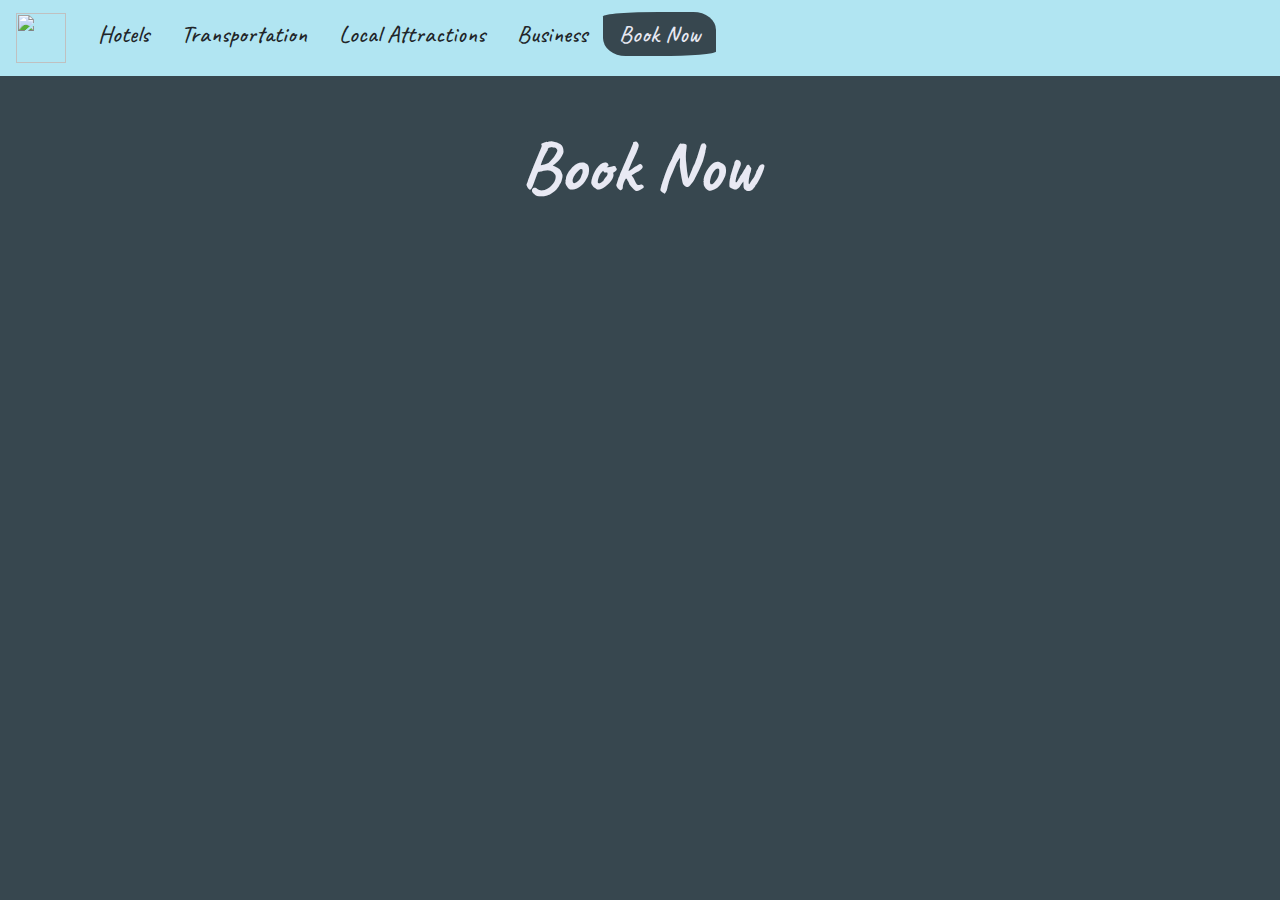
==== book-now.html @ 7d355cbb "init repo" ====
<!DOCTYPE html>
<!--[if lt IE 7]>      <html class="no-js lt-ie9 lt-ie8 lt-ie7"> <![endif]-->
<!--[if IE 7]>         <html class="no-js lt-ie9 lt-ie8"> <![endif]-->
<!--[if IE 8]>         <html class="no-js lt-ie9"> <![endif]-->
<!--[if gt IE 8]>      <html class="no-js"> <![endif]-->
<html>

<head>
    <meta charset="utf-8">
    <meta http-equiv="X-UA-Compatible" content="IE=edge">
    <title>Taniti</title>
    <link rel="icon" type="image/x-icon" href="/assets/favicon.ico">
    <meta name="description" content="">
    <meta name="viewport" content="width=device-width, initial-scale=1">
    <link rel="stylesheet" href="https://fonts.googleapis.com/css?family=Caveat">
    <link rel="stylesheet" href="base.css">
    <link rel="stylesheet" href="https://cdn.jsdelivr.net/npm/bootstrap@4.0.0/dist/css/bootstrap.min.css"
        integrity="sha384-Gn5384xqQ1aoWXA+058RXPxPg6fy4IWvTNh0E263XmFcJlSAwiGgFAW/dAiS6JXm" crossorigin="anonymous">
</head>

<body>
    <!--[if lt IE 7]>
            <p class="browsehappy">You are using an <strong>outdated</strong> browser. Please <a href="#">upgrade your browser</a> to improve your experience.</p>
        <![endif]-->
    <nav class="navbar bg-taniti-accent navbar-expand-lg sticky-top navbar-light">
        <a class="navbar-brand" href="/index.html">
            <img src="./assets/vecteezy_wreath-of-tropical-flowers-in-hibiscus-watercolor_10989049_345.png" width="50"
                height="50" alt="">
        </a>
        <button class="navbar-toggler" type="button" data-toggle="collapse" data-target="#navbarNav"
            aria-controls="navbarNav" aria-expanded="false" aria-label="Toggle navigation">
            <span class="navbar-toggler-icon"></span>
        </button>
        <nav class="collapse navbar-collapse" id="navbarNav">
            <a class="flex-sm-fill text-sm-center h4 nav-link" href="/hotels.html">Hotels</a>
            <a class="flex-sm-fill text-sm-center h4 nav-link" href="/transportation.html">Transportation</a>
            <a class="flex-sm-fill text-sm-center h4 nav-link" href="local-attractions.html">Local Attractions</a>
            <a class="flex-sm-fill text-sm-center h4 nav-link" href="/business.html">Business</a>
            <a class="flex-sm-fill text-sm-center h4 nav-link active" href="/book-now.html">Book Now</a>
        </nav>
    </nav>
    <div class="row no-gutters py-5">
        <div class="col text-center">
            <h2 class="display-3 light-text font-weight-bold">Book Now</h2>
        </div>
    </div>
    <div class="row align-items-center no-gutters">

    </div>

    <script src="https://code.jquery.com/jquery-3.2.1.slim.min.js"
        integrity="sha384-KJ3o2DKtIkvYIK3UENzmM7KCkRr/rE9/Qpg6aAZGJwFDMVNA/GpGFF93hXpG5KkN"
        crossorigin="anonymous"></script>
    <script src="https://cdn.jsdelivr.net/npm/popper.js@1.12.9/dist/umd/popper.min.js"
        integrity="sha384-ApNbgh9B+Y1QKtv3Rn7W3mgPxhU9K/ScQsAP7hUibX39j7fakFPskvXusvfa0b4Q"
        crossorigin="anonymous"></script>
    <script src="https://cdn.jsdelivr.net/npm/bootstrap@4.0.0/dist/js/bootstrap.min.js"
        integrity="sha384-JZR6Spejh4U02d8jOt6vLEHfe/JQGiRRSQQxSfFWpi1MquVdAyjUar5+76PVCmYl"
        crossorigin="anonymous"></script>
</body>

</html>
---- base.css ----
/*
#37474F; rgb(55, 71, 79) - Background
#E8E9F3; rgb(232, 233, 243) - Primary
#CECECE, rgb(206, 206, 206) - Accent
#A6A6A8; rgb(166, 166, 168) - Secondary
#B1E5F2; rgb(177, 229, 242) - Secondary Accent
*/


h1,
h2,
h3,
h4,
h5,
h6,
#navbarNav {
    font-family: 'Caveat', serif !important;
}

#navbarNav .active {
    background-color: #37474F;
    color: #E8E9F3;
    border-radius: 50% 20% / 10% 40%;
}

#navbarNav .nav-link:not(.active):hover {
    background-color: rgba(55, 71, 79, 0.5);
    border-radius: 50% 20% / 10% 40%;
    color: #E8E9F3;
}

html {
    background-color: #37474F;
}

body {
    background-color: #37474F !important;
    color: #A6A6A8;
}


.light-text {
    color: #E8E9F3;
}

.text-shadow-sm {
    text-shadow: 4px 4px #37474F;
}

.container-shaded {
    background-color: #37474F;
    height: 100vh;
    color: #E8E9F3;
}

.bg-taniti-accent {
    background-color: #B1E5F2;
}

.jumbotron-image {
    position: relative;
    display: flex;
    align-items: center;
    justify-content: center;
    min-width: 50%;
}

.jumbotron-image::before {
    content: ' ';
    display: block;
    position: absolute;
    left: 0;
    top: 0;
    width: 100%;
    height: 100%;
    opacity: 0.35;
    background-image: url('./assets/c856Background.jpg');
    background-size: cover;
    -webkit-box-reflect: below 0px linear-gradient(to bottom, rgba(0, 0, 0, 0.0), rgba(0, 0, 0, 0.1), rgba(0, 0, 0, 0.4));
}

.jumbotron-content {
    position: relative;
    opacity: 1;
}

.btn-taniti-primary {
    color: #37474F;
    background-color: #B1E5F2;
    border-color: #B1E5F2;
    font-family: 'Caveat', serif !important;
}

.shaded-mark {
    background-color: rgba(0, 0, 0, 0.4);
    border-radius: 30px;
}
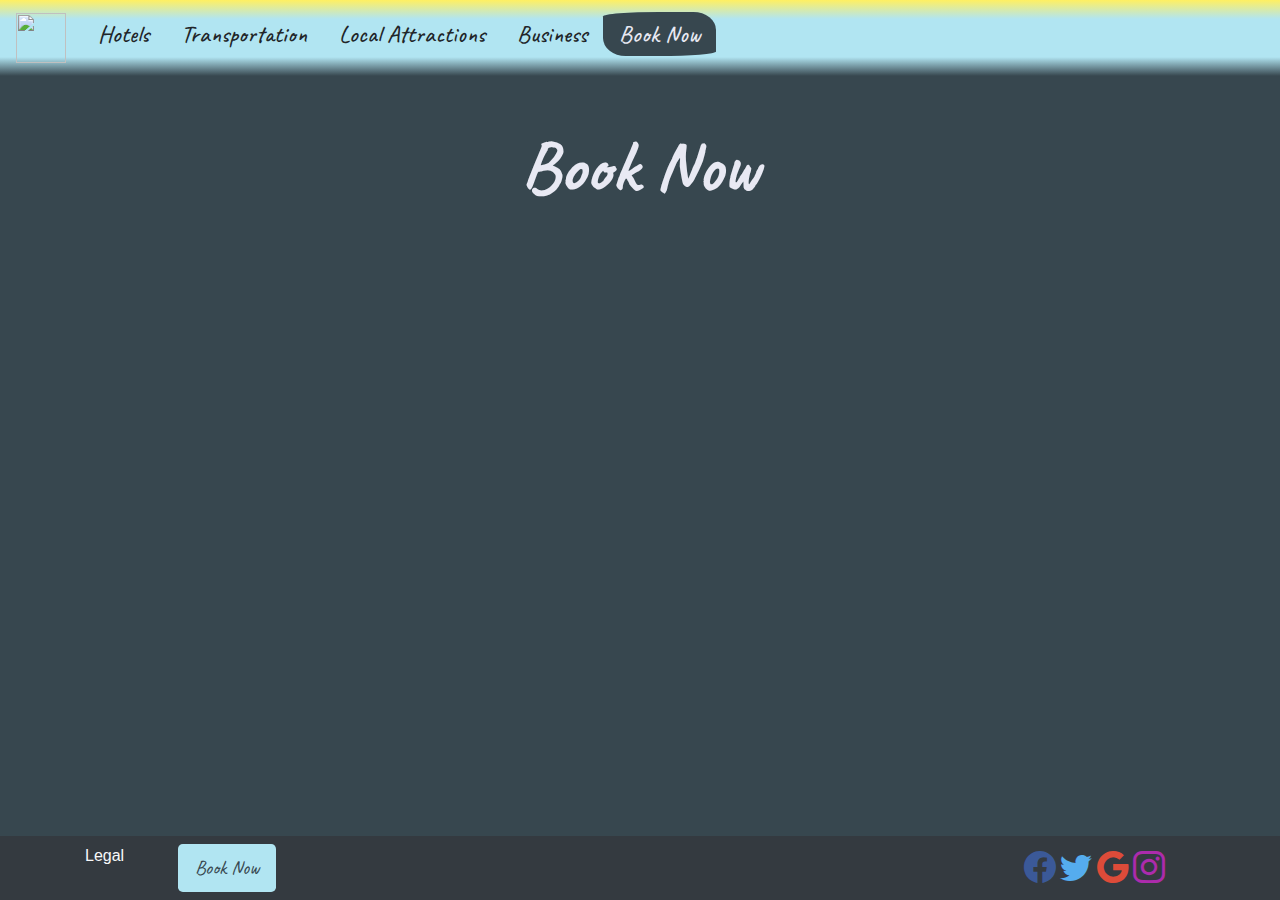
==== commit 75cc038e: "other pages and images" ====
--- a/book-now.html
+++ b/book-now.html
@@ -13,6 +13,7 @@
     <meta name="description" content="">
     <meta name="viewport" content="width=device-width, initial-scale=1">
     <link rel="stylesheet" href="https://fonts.googleapis.com/css?family=Caveat">
+    <link rel="stylesheet" href="https://cdn.jsdelivr.net/npm/bootstrap-icons@1.3.0/font/bootstrap-icons.css">
     <link rel="stylesheet" href="base.css">
     <link rel="stylesheet" href="https://cdn.jsdelivr.net/npm/bootstrap@4.0.0/dist/css/bootstrap.min.css"
         integrity="sha384-Gn5384xqQ1aoWXA+058RXPxPg6fy4IWvTNh0E263XmFcJlSAwiGgFAW/dAiS6JXm" crossorigin="anonymous">
@@ -47,6 +48,39 @@
     <div class="row align-items-center no-gutters">
 
     </div>
+    <nav class="navbar fixed-bottom navbar-dark bg-dark">
+        <div class="container">
+            <div class="row w-100 justify-content-between">
+                <div class="col-1">
+                    <a class="text-light text-decoration-none" href="#">Legal</a>
+                </div>
+                <div class="col-2">
+                    <a class="btn btn-taniti-primary btn-lg" href="book-now.html" role="button">Book Now</a>
+                </div>
+                <div class="col-9 text-right">
+                    <!-- Facebook -->
+                    <a style="color: #3b5998;" class="text-decoration-none" href="#!" role="button">
+                        <i class="bi-facebook" style="font-size: 2rem;"></i>
+                    </a>
+
+                    <!-- Twitter -->
+                    <a style="color: #55acee;" class="text-decoration-none" href="#!" role="button">
+                        <i class="bi-twitter" style="font-size: 2rem;"></i>
+                    </a>
+
+                    <!-- Google -->
+                    <a style="color: #dd4b39;" class="text-decoration-none" href="#!" role="button">
+                        <i class="bi-google" style="font-size: 2rem;"></i>
+                    </a>
+
+                    <!-- Instagram -->
+                    <a style="color: #ac2bac;" class="text-decoration-none" href="#!" role="button">
+                        <i class="bi-instagram" style="font-size: 2rem;"></i>
+                    </a>
+                </div>
+            </div>
+        </div>
+    </nav>
 
     <script src="https://code.jquery.com/jquery-3.2.1.slim.min.js"
         integrity="sha384-KJ3o2DKtIkvYIK3UENzmM7KCkRr/rE9/Qpg6aAZGJwFDMVNA/GpGFF93hXpG5KkN"
--- a/base.css
+++ b/base.css
@@ -27,6 +27,7 @@
     background-color: rgba(55, 71, 79, 0.5);
     border-radius: 50% 20% / 10% 40%;
     color: #E8E9F3;
+    transition: all 0.2s;
 }
 
 html {
@@ -36,6 +37,10 @@
 body {
     background-color: #37474F !important;
     color: #A6A6A8;
+}
+
+a.text-decoration-none:hover {
+    text-decoration: none;
 }
 
 
@@ -53,8 +58,15 @@
     color: #E8E9F3;
 }
 
+.hotels-blurb {
+    background-color: #E8E9F3;
+    color: #37474F;
+    border-radius: 50% 20% / 10% 40%;
+}
+
 .bg-taniti-accent {
-    background-color: #B1E5F2;
+    background: rgb(255, 240, 98);
+    background: linear-gradient(180deg, rgba(255, 240, 98, 1) 0%, rgba(177, 229, 242, 1) 25%, rgba(177, 229, 242, 1) 75%, rgba(55, 71, 79, 0.5494572829131652) 100%);
 }
 
 .jumbotron-image {
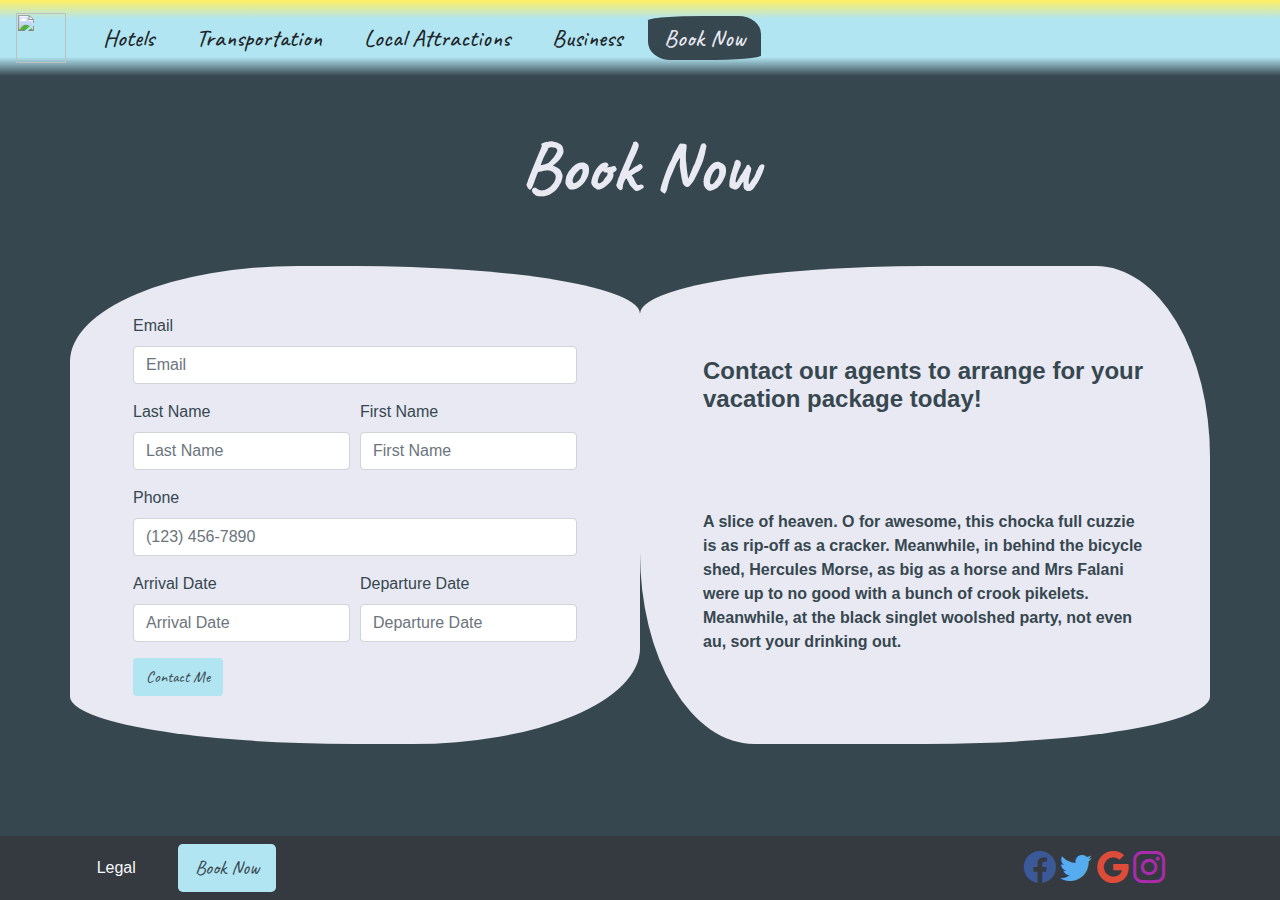
==== commit f5a431c6: "images and book now form" ====
--- a/book-now.html
+++ b/book-now.html
@@ -46,12 +46,61 @@
         </div>
     </div>
     <div class="row align-items-center no-gutters">
-
+        <div class="container">
+            <div class="row">
+                <div class="col-md-6 form-blurb">
+                    <form class="m-5">
+                        <div class="form-group">
+                            <label for="inputEmail4">Email</label>
+                            <input type="email" class="form-control" id="inputEmail4" placeholder="Email">
+                        </div>
+                        <div class="form-row">
+                            <div class="form-group col-md-6">
+                                <label for="inputLastName">Last Name</label>
+                                <input type="text" class="form-control" id="inputLastName" placeholder="Last Name">
+                            </div>
+                            <div class="form-group col-md-6">
+                                <label for="inputFirstName">First Name</label>
+                                <input type="text" class="form-control" id="inputFirstName" placeholder="First Name">
+                            </div>
+                        </div>
+                        <div class="form-group">
+                            <label for="inputPhone">Phone</label>
+                            <input type="phone" class="form-control" id="inputPhone" placeholder="(123) 456-7890">
+                        </div>
+                        <div class="form-row">
+                            <div class="form-group col-md-6">
+                                <label for="startDate">Arrival Date</label>
+                                <input placeholder="Arrival Date" type="text" id="startDate"
+                                    class="form-control datepicker">
+                            </div>
+                            <div class="form-group col-md-6">
+                                <label for="endDate">Departure Date</label>
+                                <input placeholder="Departure Date" type="text" id="endDate"
+                                    class="form-control datepicker">
+                            </div>
+                        </div>
+                        <button type="submit" class="btn btn-taniti-primary">Contact Me</button>
+                    </form>
+                </div>
+                <div class="col-md-6 text-blurb">
+                    <p class="m-5 h4 font-weight-bold">
+                        Contact our agents to arrange for your vacation package today!
+                    </p>
+                    <p class="m-5 font-weight-bold">
+                        A slice of heaven. O for awesome, this chocka full cuzzie is as rip-off as a cracker. Meanwhile,
+                        in behind the bicycle shed, Hercules Morse, as big as a horse and Mrs Falani were up to no good
+                        with a bunch of crook pikelets. Meanwhile, at the black singlet woolshed party, not even au,
+                        sort your drinking out.
+                    </p>
+                </div>
+            </div>
+        </div>
     </div>
     <nav class="navbar fixed-bottom navbar-dark bg-dark">
         <div class="container">
             <div class="row w-100 justify-content-between">
-                <div class="col-1">
+                <div class="col-1 center-vertical">
                     <a class="text-light text-decoration-none" href="#">Legal</a>
                 </div>
                 <div class="col-2">
@@ -91,6 +140,7 @@
     <script src="https://cdn.jsdelivr.net/npm/bootstrap@4.0.0/dist/js/bootstrap.min.js"
         integrity="sha384-JZR6Spejh4U02d8jOt6vLEHfe/JQGiRRSQQxSfFWpi1MquVdAyjUar5+76PVCmYl"
         crossorigin="anonymous"></script>
+    <script src="/js/calendar.js"></script>
 </body>
 
 </html>--- a/base.css
+++ b/base.css
@@ -5,7 +5,19 @@
 #A6A6A8; rgb(166, 166, 168) - Secondary
 #B1E5F2; rgb(177, 229, 242) - Secondary Accent
 */
+@media only screen and (max-width:768px) {
+    .card-img-top {
+        max-height: 50vw !important;
+    }
 
+    .card {
+        margin-bottom: 20px;
+    }
+
+    .text-blurb {
+        margin: 20px;
+    }
+}
 
 h1,
 h2,
@@ -43,6 +55,19 @@
     text-decoration: none;
 }
 
+a.flex-sm-fill.text-sm-center.h4.nav-link {
+    margin: 0px 5px;
+}
+
+button.navbar-toggler {
+    color: rgba(255, 255, 255, 0.5);
+    background-color: #37474F;
+    border-color: rgba(55, 71, 79, 0.1)
+}
+
+span.navbar-toggler-icon {
+    filter: invert(1);
+}
 
 .light-text {
     color: #E8E9F3;
@@ -58,15 +83,53 @@
     color: #E8E9F3;
 }
 
-.hotels-blurb {
+.col-md-6.text-blurb {
+    display: flex;
+    flex-direction: column;
+    align-items: center;
+    justify-content: center;
+}
+
+.center-vertical {
+    display: flex;
+    flex-direction: column;
+    align-items: center;
+    justify-content: center;
+}
+
+.text-blurb {
     background-color: #E8E9F3;
     color: #37474F;
     border-radius: 50% 20% / 10% 40%;
 }
 
+.form-blurb {
+    background-color: #E8E9F3;
+    color: #37474F;
+    border-radius: 40% 50% / 20% 10%;
+}
+
 .bg-taniti-accent {
     background: rgb(255, 240, 98);
     background: linear-gradient(180deg, rgba(255, 240, 98, 1) 0%, rgba(177, 229, 242, 1) 25%, rgba(177, 229, 242, 1) 75%, rgba(55, 71, 79, 0.5494572829131652) 100%);
+}
+
+.mask {
+    position: absolute;
+    top: 0;
+    right: 0;
+    bottom: 0;
+    left: 0;
+    width: 100%;
+    height: 100%;
+    overflow: hidden;
+    color: #fff;
+    background-color: rgba(0, 0, 0, 0.6)
+}
+
+.slide-container {
+    background-size: cover;
+    height: 30em;
 }
 
 .jumbotron-image {
@@ -88,12 +151,19 @@
     opacity: 0.35;
     background-image: url('./assets/c856Background.jpg');
     background-size: cover;
+    border-radius: 50%;
     -webkit-box-reflect: below 0px linear-gradient(to bottom, rgba(0, 0, 0, 0.0), rgba(0, 0, 0, 0.1), rgba(0, 0, 0, 0.4));
 }
 
 .jumbotron-content {
     position: relative;
     opacity: 1;
+}
+
+.card-img-top {
+    width: 100%;
+    max-height: 15vw;
+    object-fit: cover;
 }
 
 .btn-taniti-primary {
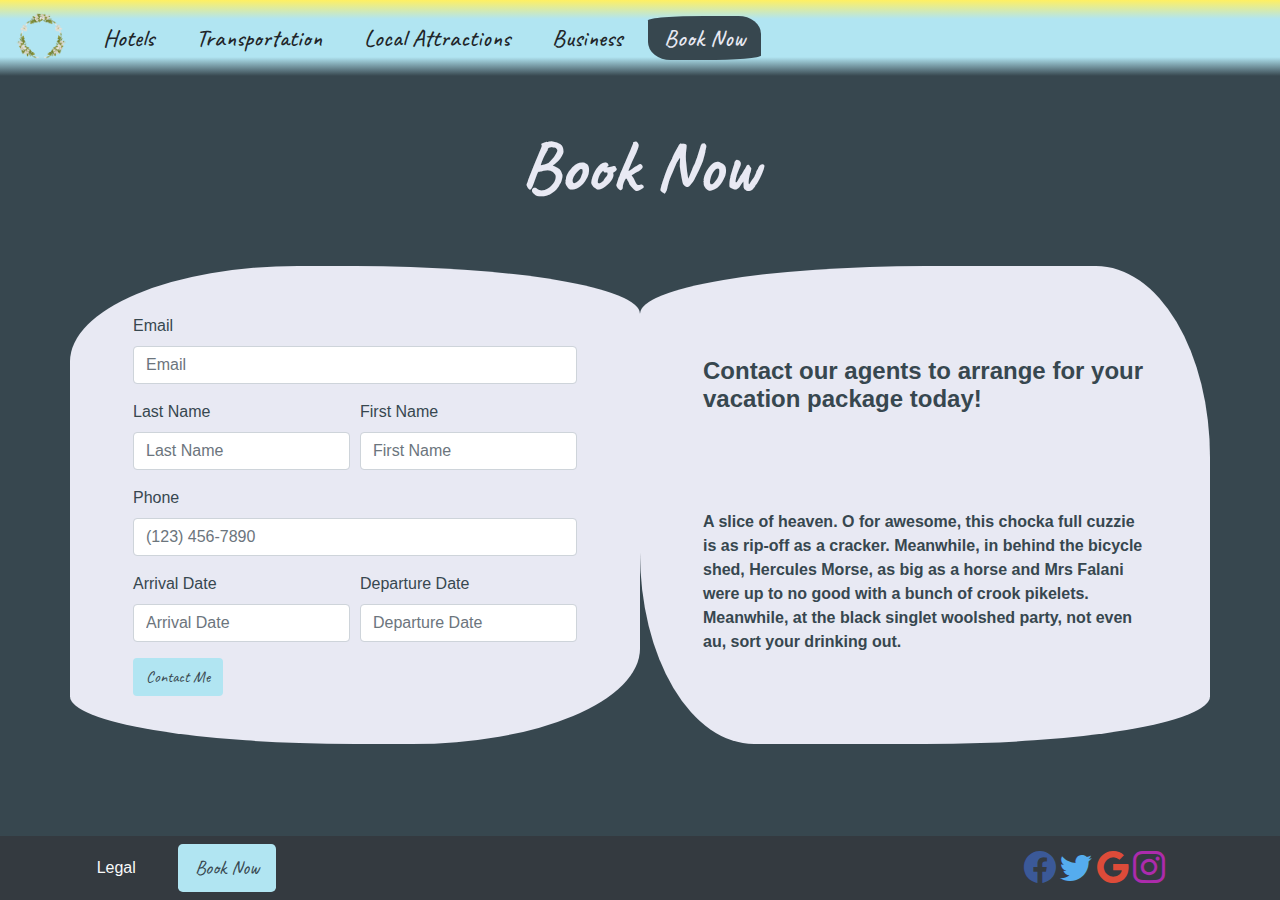
==== commit a495a93a: "file fixes" ====
--- a/book-now.html
+++ b/book-now.html
@@ -25,8 +25,7 @@
         <![endif]-->
     <nav class="navbar bg-taniti-accent navbar-expand-lg sticky-top navbar-light">
         <a class="navbar-brand" href="/index.html">
-            <img src="./assets/vecteezy_wreath-of-tropical-flowers-in-hibiscus-watercolor_10989049_345.png" width="50"
-                height="50" alt="">
+            <img src="./assets/wreath-of-tropical-flowers.png" width="50" height="50" alt="">
         </a>
         <button class="navbar-toggler" type="button" data-toggle="collapse" data-target="#navbarNav"
             aria-controls="navbarNav" aria-expanded="false" aria-label="Toggle navigation">
